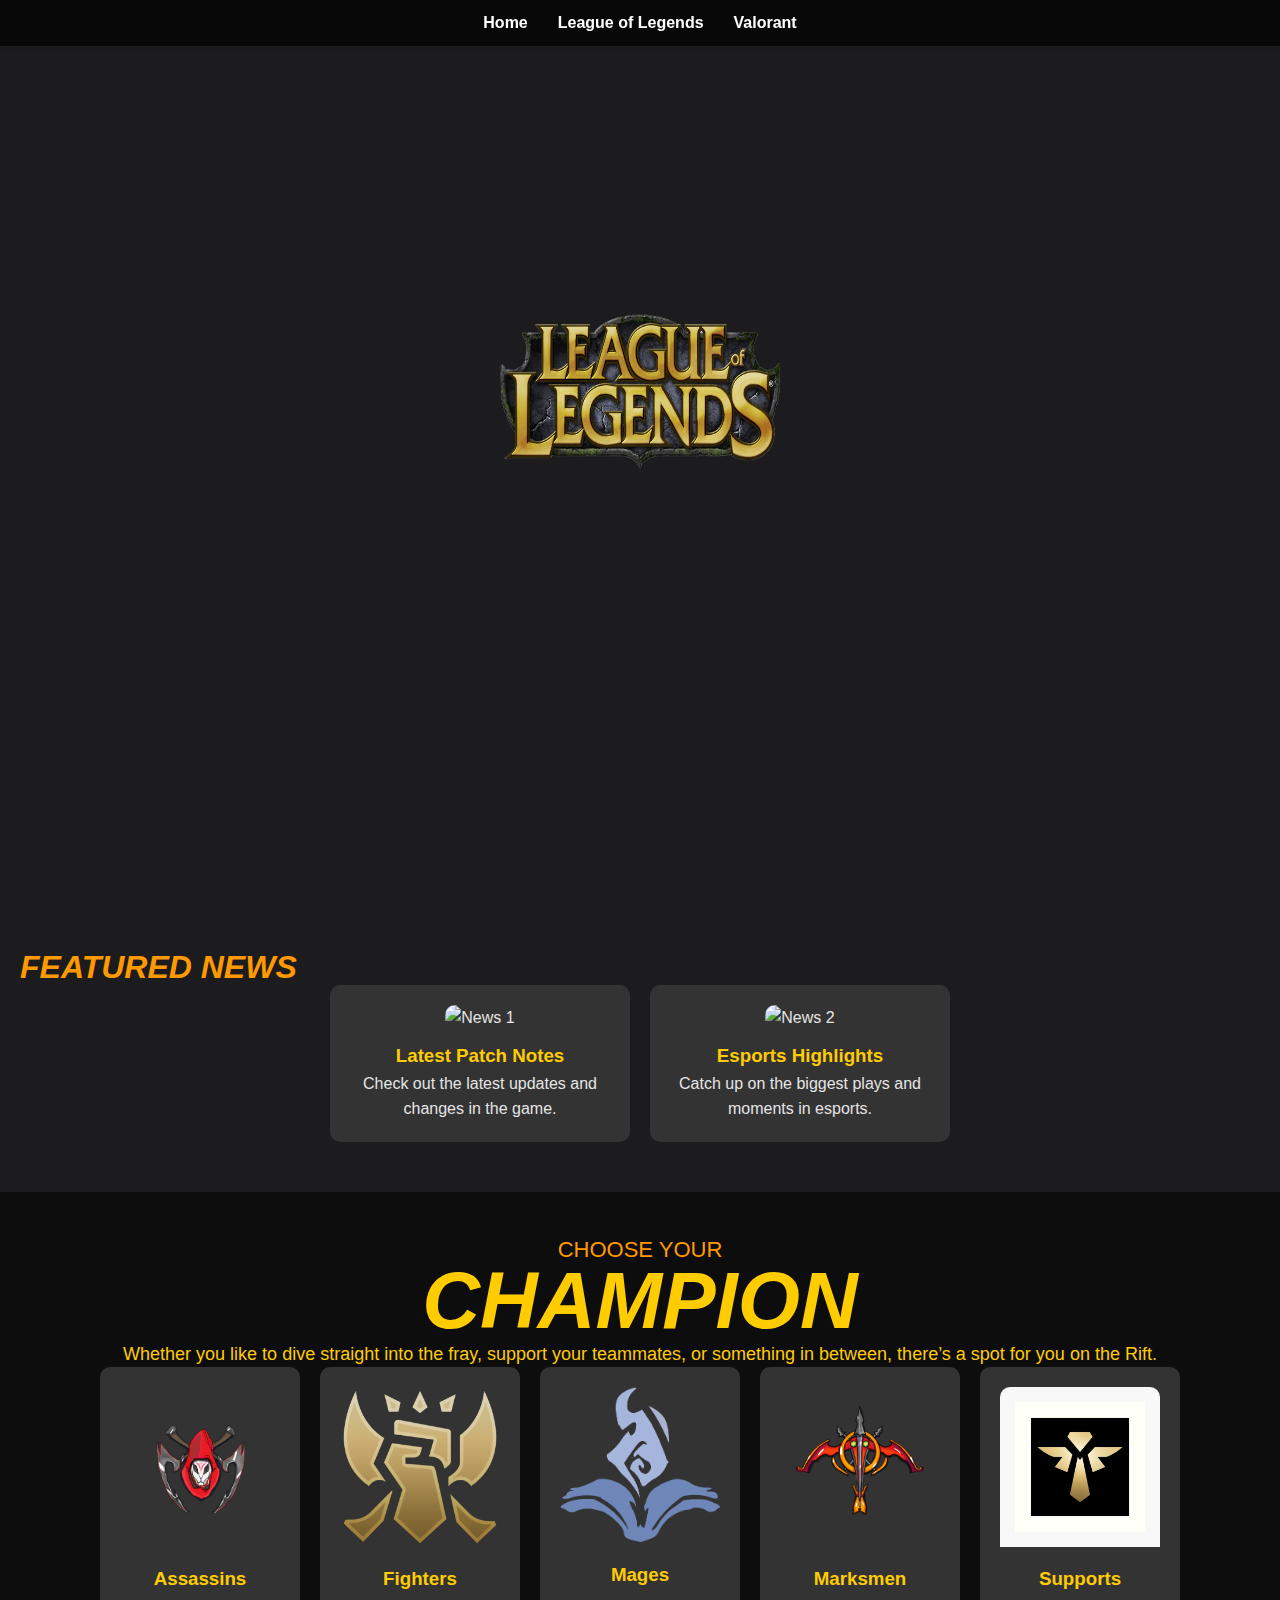
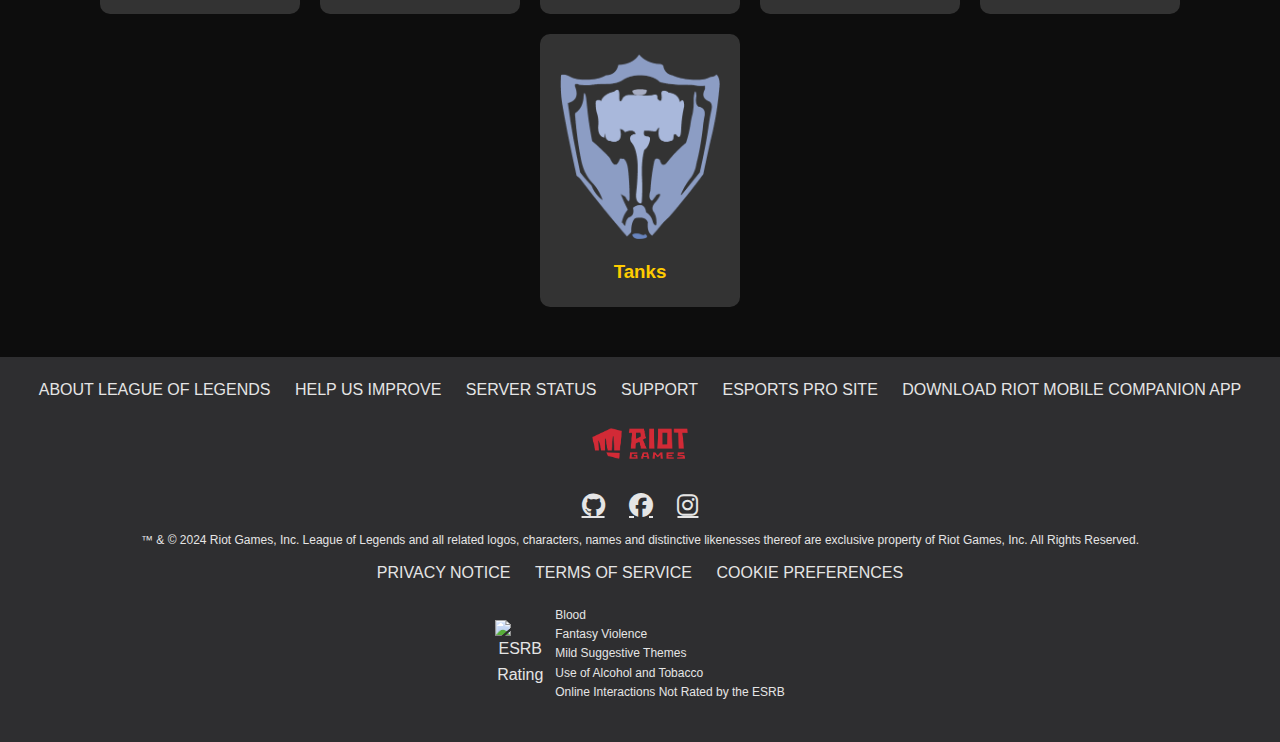
==== pages/Feature page 1/index.html @ 427f87b3 "feat(Landing Page): Implemented landing page that has nav to the feature pages" ====
<!DOCTYPE html>
<html lang="en">
<head>
    <meta charset="UTF-8">
    <meta name="viewport" content="width=device-width, initial-scale=1.0">
    <title>League of Legends Feature</title>
    <link rel="stylesheet" href="./assets/css/style.css">
    <link rel="stylesheet" href="https://cdnjs.cloudflare.com/ajax/libs/bootstrap-icons/1.11.3/font/bootstrap-icons.min.css" integrity="sha512-dPXYcDub/aeb08c63jRq/k6GaKccl256JQy/AnOq7CAnEZ9FzSL9wSbcZkMp4R26vBsMLFYH4kQ67/bbV8XaCQ==" crossorigin="anonymous" referrerpolicy="no-referrer" />
    <link rel="stylesheet" href="https://cdnjs.cloudflare.com/ajax/libs/font-awesome/6.5.2/css/all.min.css"/>
</head>
<body>
    <div class="feature-page">
        <nav>
            <ul>
                <li><a href="../../index.html">Home</a></li>
                <li><a class="btn active">League of Legends</a></li>
                <li><a href="../Feature page 2/index.html">Valorant</a></li>
            </ul>
        </nav>
        <header class="hero-section">
            <img src="images/5dc28e168bffb0696279cac81f2ca519.png" alt="lol" class="logo">
            <p>Discover your favorite champions and dive into the action.</p>
            <a href="#" class="cta-button">Play for Free</a>
        </header>
        <section class="featured-news">
            <h2>Featured News</h2>
            <div class="news-grid">
                <article>
                    <img src="https://cmsassets.rgpub.io/sanity/images/dsfx7636/news/3dcc6e8e4cb858b0e6e8d4cdc06aa9a6d7e1c627-1920x1080.jpg?auto=format&fit=fill&q=80&w=956" alt="News 1">
                    <h3>Latest Patch Notes</h3>
                    <p>Check out the latest updates and changes in the game.</p>
                </article>
                <article>
                    <img src="https://cmsassets.rgpub.io/sanity/images/dsfx7636/news/e21d92b1d9f1ce360d7be95a41d53e7ad91138a7-1920x1080.jpg?auto=format&fit=fill&q=80&w=956" alt="News 2">
                    <h3>Esports Highlights</h3>
                    <p>Catch up on the biggest plays and moments in esports.</p>
                </article>
            </div>
        </section>
        <section class="champions">
            <h1>CHOOSE YOUR</h1>
            <h2>CHAMPION</h2>
            <p>Whether you like to dive straight into the fray, support your teammates, or something in between, there’s a spot for you on the Rift.</p>
            <div class="champion-grid">
                <div class="champion">
                    <img src="./images/assassin.png" alt="Assassins">
                    <h3>Assassins</h3>
                </div>
                <div class="champion">
                    <img src="./images/fighters.png" alt="Fighters">
                    <h3>Fighters</h3>
                </div>
                <div class="champion">
                    <img src="./images/SeekPng.com_league-of-legends-logo_312738.png" alt="Mages">
                    <h3>Mages</h3>
                </div>
                <div class="champion">
                    <img src="./images/klipartz.com.png" alt="Marksmen">
                    <h3>Marksmen</h3>
                </div>
                <div class="champion">
                    <img src="./images/Support.jpg" alt="Supports">
                    <h3>Supports</h3>
                </div>
                <div class="champion">
                    <img src="./images/pngaaa.com-1485791.png" alt="Tanks">
                    <h3>Tanks</h3>
                </div>
            </div>
        </section>
        <footer>
            <div class="footer-content">
                <div class="links">
                    <a href="#">ABOUT LEAGUE OF LEGENDS</a>
                    <a href="#">HELP US IMPROVE</a>
                    <a href="#">SERVER STATUS</a>
                    <a href="#">SUPPORT</a>
                    <a href="#">ESPORTS PRO SITE</a>
                    <a href="#">DOWNLOAD RIOT MOBILE COMPANION APP</a>
                </div>
                <div>
                    <img src="./images/Riot_Games-Logo.wine.png" alt="Riot" class="Logo">
                </div>
                <div class="social-links">
                    <a href="https://github.com/AaronBeltran1" class="fab fa-github"></a>
                    <a href="https://www.facebook.com/aaron.beltran.1656/" class="fab fa-facebook"></a>
                    <a href="https://www.instagram.com/_aaronbeltran/" class="fab fa-instagram"></a>
                </div>
                <div class="legal">
                    <p>™ & © 2024 Riot Games, Inc. League of Legends and all related logos, characters, names and distinctive likenesses thereof are exclusive property of Riot Games, Inc. All Rights Reserved.</p>
                    <div class="legal-links">
                        <a href="#">PRIVACY NOTICE</a>
                        <a href="#">TERMS OF SERVICE</a>
                        <a href="#">COOKIE PREFERENCES</a>
                    </div>
                    <div class="esrb">
                        <img src="https://www.esrb.org/wp-content/uploads/2019/04/Category.svg" alt="ESRB Rating">
                        <p>Blood<br>Fantasy Violence<br>Mild Suggestive Themes<br>Use of Alcohol and Tobacco<br>Online Interactions Not Rated by the ESRB</p>
                    </div>
                </div>
            </div>
        </footer>
    </body>
    </html>
---- pages/Feature page 1/assets/css/style.css ----
* {
    margin: 0;
    padding: 0;
    box-sizing: border-box;
}

body, html {
    font-family: 'Arial', sans-serif;
    background: #0d0d0d;
    color: #ffffff;
    line-height: 1.6;
    overflow-x: hidden;
}
.logo {
    height: 25%;
    width: 30%;
}
nav {
    width: 100%;
    background: rgba(0, 0, 0, 0.7);
    position: fixed;
    top: 0;
    z-index: 1000;
    box-shadow: 0 2px 4px rgba(0, 0, 0, 0.1);
    animation: fadeIn 1s forwards;
}

nav ul {
    list-style: none;
    display: flex;
    justify-content: center;
    padding: 10px 0;
}

nav ul li {
    margin: 0 15px;
}

nav ul li a {
    text-decoration: none;
    color: #fff;
    font-weight: bold;
    transition: color 0.3s ease;
}

nav ul li a:hover {
    color: #ffcc00;
}

.hero-section {
    background: url('https://images4.alphacoders.com/600/600528.png') no-repeat center center/cover;
    height: 100vh;
    display: flex;
    flex-direction: column;
    align-items: center;
    justify-content: center;
    text-align: center;
    padding: 20px;
}

.hero-section h1 {
    font-size: 4em;
    margin-bottom: 0.5em;
    color: #ffcc00;
    opacity: 0;
    animation: fadeInUp 1s 0.5s forwards;
}

.hero-section p {
    font-size: 1.5em;
    color: #ffffff;
    opacity: 0;
    animation: fadeInUp 1s 1s forwards;
}

.hero-section .cta-button {
    background: #ffcc00;
    color: #000;
    padding: 15px 30px;
    margin-top: 20px;
    border-radius: 5px;
    text-decoration: none;
    font-size: 1.2em;
    font-weight: bold;
    transition: background 0.3s ease;
    opacity: 0;
    animation: fadeInUp 1s 1.5s forwards;
}

.hero-section .cta-button:hover {
    background: #ff9900;
}

.featured-news {
    padding: 50px 20px;
    background: url('https://images3.alphacoders.com/129/1291921.jpg') no-repeat center center/cover;
}

.featured-news h2 {
    text-wrap: balance;
    word-break: break-word;
    font-family: "Beaufort for LOL", sans-serif;
    font-style: italic;
    text-transform: uppercase;
    font-weight: 700;
    font-size: 32px;
    line-height: 35px;
    color: #ff9900;
}

.news-grid {
    display: flex;
    justify-content: center;
    gap: 20px;
}

.news-grid article {
    background: #333;
    padding: 20px;
    border-radius: 10px;
    width: 300px;
    text-align: center;
    transition: transform 0.3s ease;
}

.news-grid article:hover {
    transform: scale(1.05);
}

.news-grid img {
    width: 100%;
    border-radius: 10px 10px 0 0;
}

.news-grid h3 {
    margin-top: 10px;
    color: #ffcc00;
}

.champions {
    padding: 50px 20px;
    background: #0d0d0d;
}
.champions h1 {
    font-family: Spiegel, sans-serif;
    word-break: break-word;
    font-size: 22px;
    line-height: 15px;
    color: #ff9900;
    font-weight: 500;
    margin-bottom: 4px;
    display: flex;
    justify-content: center;
}
.champions h2 {
    text-wrap: balance;
    word-break: break-word;
    font-family: "Beaufort for LOL", sans-serif;
    font-style: italic;
    text-transform: uppercase;
    font-weight: 900;
    font-size: 80px;
    line-height: 80px;
    color: #ffcc00;
    display: flex;
    justify-content: center;
}
.champions p {
    font-family: Spiegel, sans-serif;
    font-weight: 400;
    display: flex;
    justify-content: center;
    word-break: break-word;
    font-size: 18px;
    line-height: 26px;
    color: #ffcc00;
}
.champion-grid {
    display: flex;
    justify-content: center;
    flex-wrap: wrap;
    gap: 20px;
}

.champion {
    background: #333;
    padding: 20px;
    border-radius: 10px;
    width: 200px;
    text-align: center;
    transition: transform 0.3s ease;
}

.champion:hover {
    transform: scale(1.05);
}

.champion img {
    width: 100%;
    border-radius: 10px 10px 0 0;
}

.champion h3 {
    margin-top: 10px;
    color: #ffcc00;
}

@keyframes fadeIn {
    from { opacity: 0; }
    to { opacity: 1; }
}

@keyframes fadeInUp {
    from {
        opacity: 0;
        transform: translateY(20px);
    }
    to {
        opacity: 1;
        transform: translateY(0);
    }
}

@media (max-width: 768px) {
    .hero-section h1 {
        font-size: 3em;
    }

    .hero-section p {
        font-size: 1.2em;
    }

    .news-grid, .champion-grid {
        flex-direction: column;
        align-items: center;
    }
}
body {
    font-family: Arial, sans-serif;
    margin: 0;
    padding: 0;
    background-color: #1c1c1e;
    color: #e5e5e5;
}

.footer-content {
    padding: 20px;
    background-color: #2e2e30;
    text-align: center;
}
.Logo {
    height: 10%;
    width: 10%;
}
.links a, .legal-links a {
    color: #e5e5e5;
    text-decoration: none;
    margin: 0 10px;
    transition: color 0.3s;
}

.links a:hover, .legal-links a:hover {
    color: #00bfff;
}

.social-links a {
    color: #e5e5e5;
    font-size: 24px;
    margin: 0 10px;
    transition: color 0.3s, transform 0.3s;
}

.social-links a:hover {
    color: #00bfff;
    transform: scale(1.2);
}

.legal p {
    font-size: 12px;
    margin: 10px 0;
}

.legal-links {
    margin: 10px 0;
}

.esrb {
    display: flex;
    justify-content: center;
    align-items: center;
    margin: 10px 0;
}

.esrb img {
    width: 50px;
    margin-right: 10px;
}

.esrb p {
    font-size: 12px;
    text-align: left;
}

@keyframes fadeIn {
    from { opacity: 0; }
    to { opacity: 1; }
}

.footer-content {
    animation: fadeIn 1s ease-in-out;
}
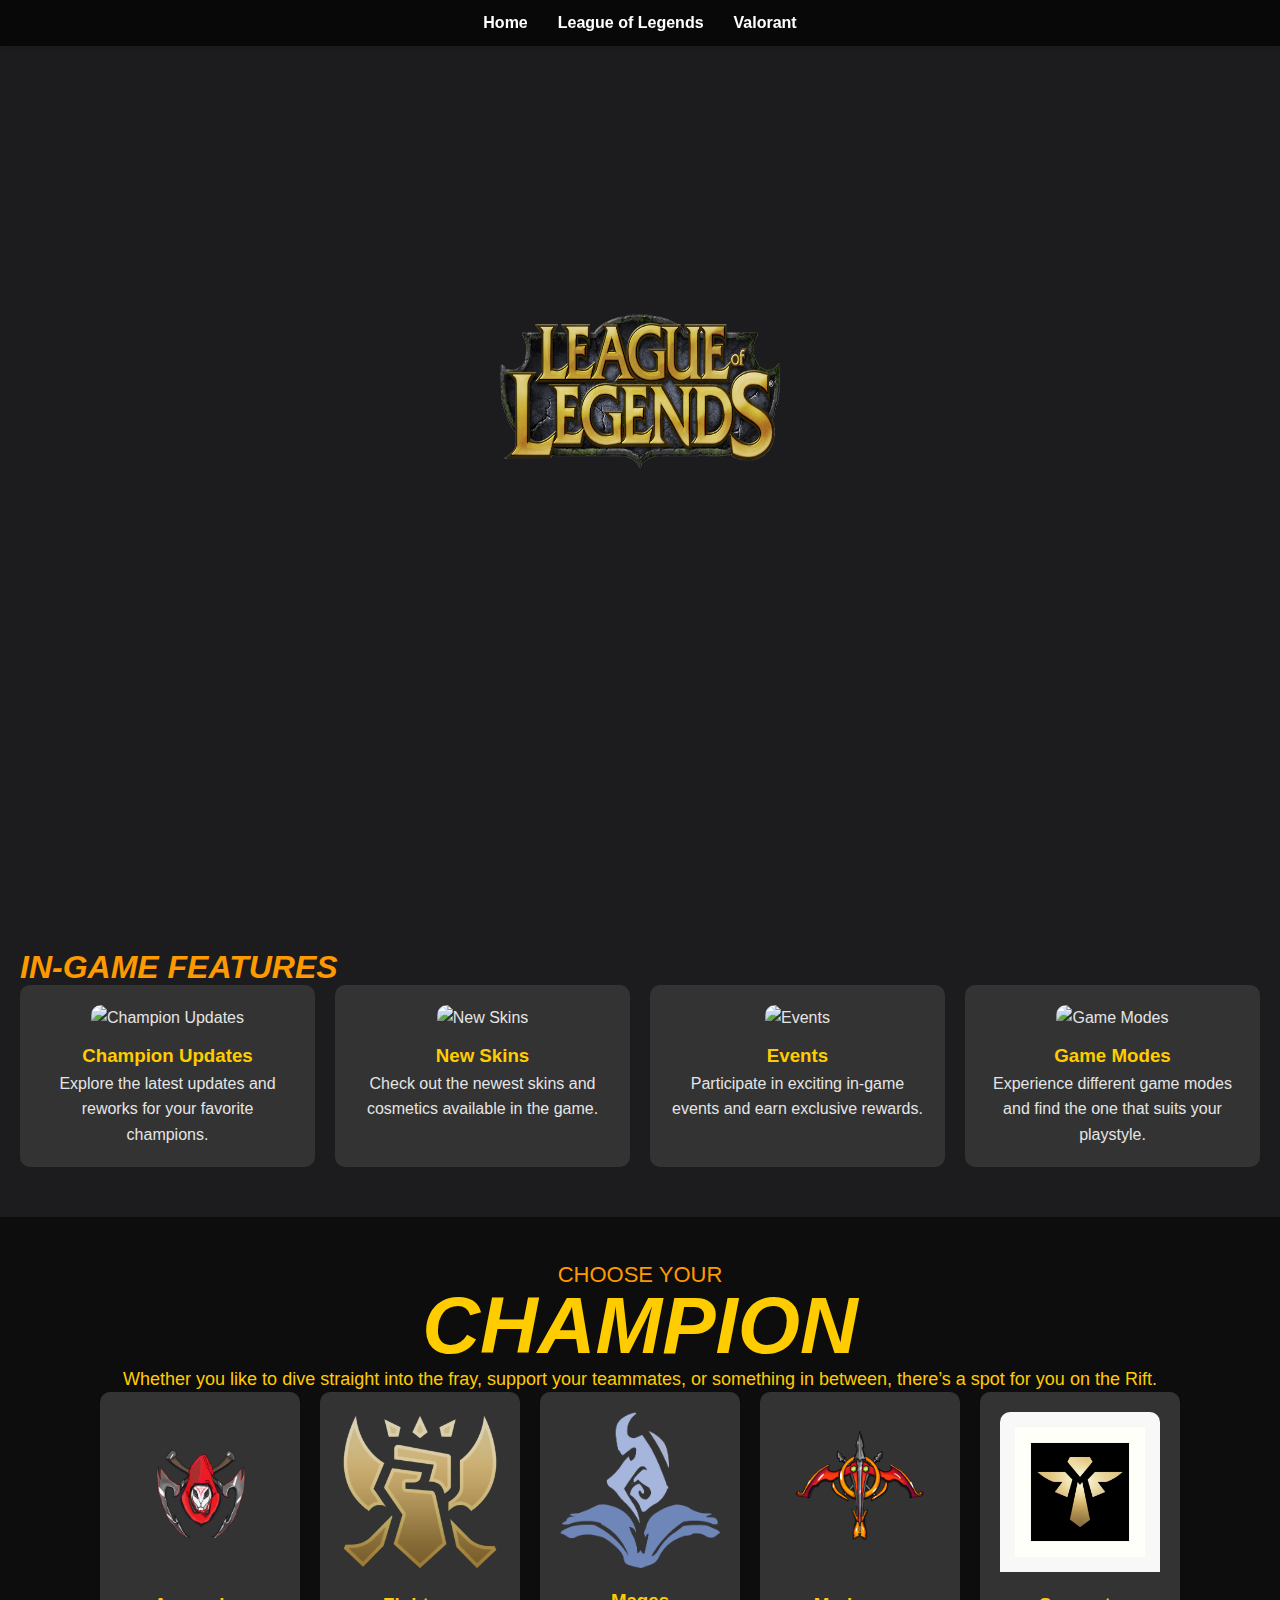
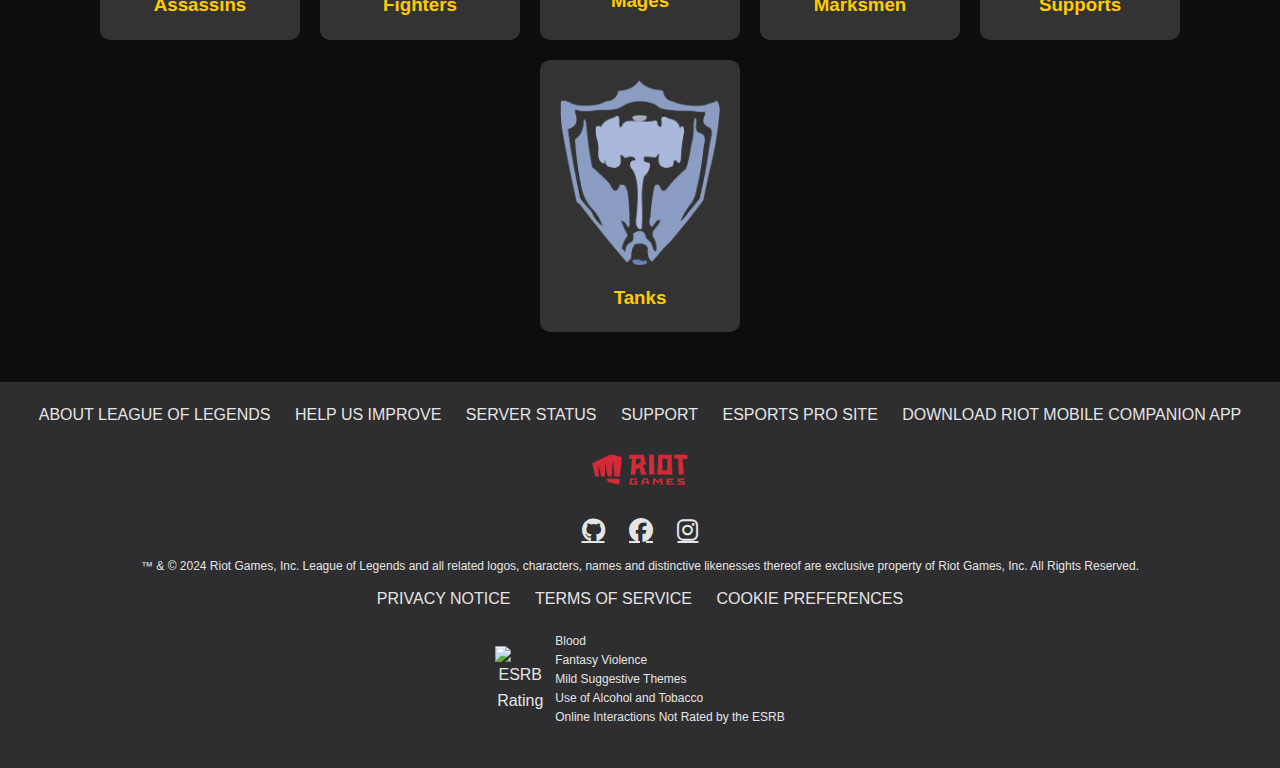
==== commit a93352dd: "chore(features): Changed the feature news to In-game features." ====
--- a/pages/Feature page 1/index.html
+++ b/pages/Feature page 1/index.html
@@ -23,17 +23,27 @@
             <a href="#" class="cta-button">Play for Free</a>
         </header>
         <section class="featured-news">
-            <h2>Featured News</h2>
+            <h2>In-Game Features</h2>
             <div class="news-grid">
                 <article>
-                    <img src="https://cmsassets.rgpub.io/sanity/images/dsfx7636/news/3dcc6e8e4cb858b0e6e8d4cdc06aa9a6d7e1c627-1920x1080.jpg?auto=format&fit=fill&q=80&w=956" alt="News 1">
-                    <h3>Latest Patch Notes</h3>
-                    <p>Check out the latest updates and changes in the game.</p>
+                    <img src="https://cmsassets.rgpub.io/sanity/images/dsfx7636/news_live/265acb8496ffc4a04895b689f4e82d72da1ccf23-1920x1080.jpg?auto=format&fit=fill&q=80&w=956" alt="Champion Updates">
+                    <h3>Champion Updates</h3>
+                    <p>Explore the latest updates and reworks for your favorite champions.</p>
                 </article>
                 <article>
-                    <img src="https://cmsassets.rgpub.io/sanity/images/dsfx7636/news/e21d92b1d9f1ce360d7be95a41d53e7ad91138a7-1920x1080.jpg?auto=format&fit=fill&q=80&w=956" alt="News 2">
-                    <h3>Esports Highlights</h3>
-                    <p>Catch up on the biggest plays and moments in esports.</p>
+                    <img src="https://cdn.gameleap.com/images/articles/art_jRje4BsH_K/feature/1x.webp" alt="New Skins">
+                    <h3>New Skins</h3>
+                    <p>Check out the newest skins and cosmetics available in the game.</p>
+                </article>
+                <article>
+                    <img src="https://cdn.oneesports.gg/cdn-data/2023/07/LeagueofLegends_Worlds2022_ChaseCenter_California_Stage.jpg" alt="Events">
+                    <h3>Events</h3>
+                    <p>Participate in exciting in-game events and earn exclusive rewards.</p>
+                </article>
+                <article>
+                    <img src="https://static0.thegamerimages.com/wordpress/wp-content/uploads/2022/06/Ultimate-Spellbook-1-1.jpg" alt="Game Modes">
+                    <h3>Game Modes</h3>
+                    <p>Experience different game modes and find the one that suits your playstyle.</p>
                 </article>
             </div>
         </section>
@@ -101,5 +111,5 @@
             </div>
         </footer>
     </body>
-    </html>
+</html>
    --- a/pages/Feature page 1/assets/css/style.css
+++ b/pages/Feature page 1/assets/css/style.css
@@ -57,7 +57,6 @@
     text-align: center;
     padding: 20px;
 }
-
 .hero-section h1 {
     font-size: 4em;
     margin-bottom: 0.5em;
